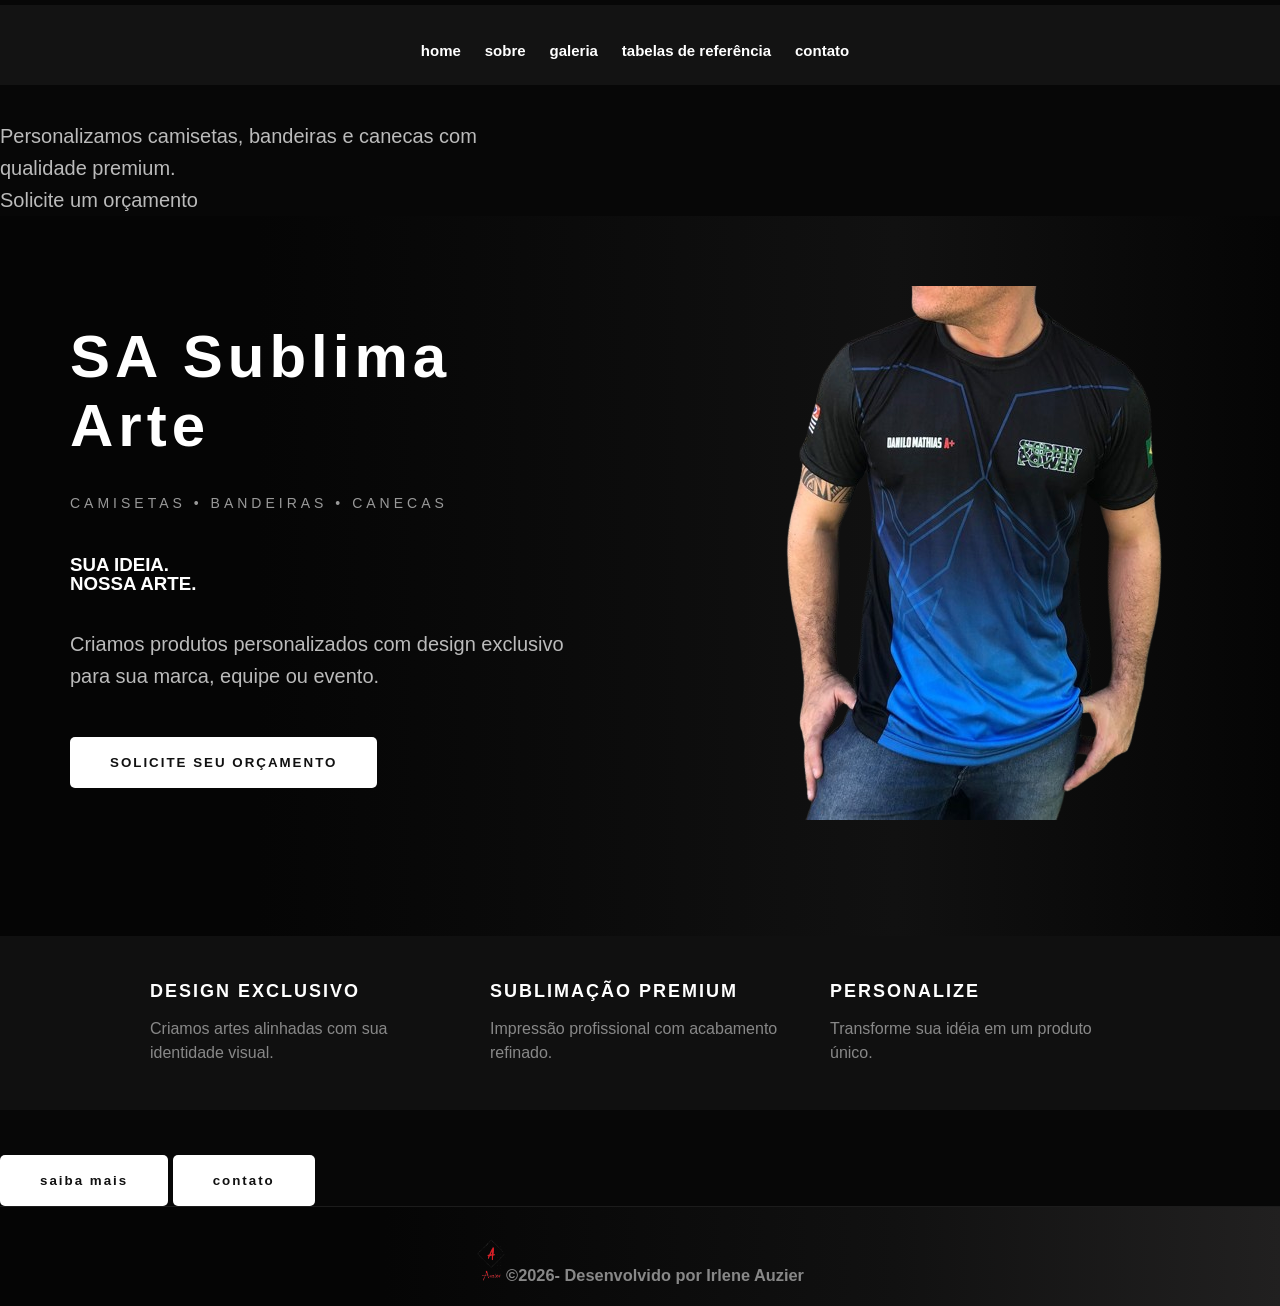
==== index.html @ 1ed89b70 "Update index.html with meta description and structure Added a meta description for SEO and improved " ====
<!DOCTYPE html>
<html lang="pt-BR">
<head>
    <meta charset="UTF-8">
    <meta name="viewport" content="width=device-width, initial-scale=1.0">
    <link rel="stylesheet" href="css/style.css">
    <link rel="icon" href="img/logo1.png" type="image/x-icon">
    <meta name="description" content="Sublimação em Dryfit, Sublimação total, sublimação em canecas, tamanho do PP ao G4">
    <title>Sublima Arts</title>
<link rel="preconnect" href="https://fonts.googleapis.com">
<link href="https://fonts.googleapis.com/css2?family=Montserrat:wght@300;400;600;700;900&display=swap" rel="stylesheet">

</head>

<body>

<header>

    

    <nav class="menu-principal">

        <ul>

            <li><a href="index.html">home</a></li>

            <li><a href="sobre.html">sobre</a></li>

            <li><a href="galeria.html">galeria</a></li>

            <li><a href="tabelas.html">tabelas de referência</a></li>

            <li><a href="contato.html">contato</a></li>

        </ul>

    </nav>

</header>


<section class="hero">

<div class="texto">



<p>
Personalizamos camisetas, bandeiras e canecas com qualidade premium.
</p>
<a href="#" class="botao">
Solicite um orçamento
</a>

</div>

<div class="showcase">

    <!-- Camisas -->

</div>




<section class="banner">


    <div class="container">


        <div class="conteudo">


            <h2 class="logo">
                SA
                <span>Sublima Arte</span>
            </h2>


            <p class="servicos">
                CAMISETAS • BANDEIRAS • CANECAS
            </p>



            <h1>
                Sua ideia.<br>
                Nossa arte.
            </h1>



            <p class="texto">

                Criamos produtos personalizados
                com design exclusivo para sua marca,
                equipe ou evento.

            </p>



            <button class="btn">
                SOLICITE SEU ORÇAMENTO
                <a
                    href="https://wa.me/5521999042129"
                    target="_blank"
                    rel="noopener noreferrer"
                    class="botao-whatsapp"
                > 
            </button>



        </div>




        <div class="imagem-produto">


            <img src="img/camiseta-personalizada-05.png" 
            alt="Camisas personalizadas">


        </div>



    </div>



</section>



<section class="informacoes">


    <div class="card">

        <h3>
            DESIGN EXCLUSIVO
        </h3>

        <p>
            Criamos artes alinhadas
            com sua identidade visual.
        </p>


    </div>




    <div class="card">

        <h3>
            SUBLIMAÇÃO PREMIUM
        </h3>

        <p>
            Impressão profissional
            com acabamento refinado.
        </p>


    </div>





    <div class="card">

        <h3>
            PERSONALIZE
        </h3>

        <p>
            Transforme sua idéia
            em um produto único.
        </p>


    </div>



</section>


        <button class="btn">saiba mais</button>
        <button class="btn">contato</button>
    </main>
    
   <script src="js/script.js"></script>
    <footer class="rodape"> 
        <h3> <span><img src="img/AUZIER.LOGO1.png" width="30"/>&copy;2026- Desenvolvido por Irlene Auzier</span></h3>
    </footer>
       

</body>
</html>
---- css/style.css ----
*{
    margin:0;
    padding:0;
    box-sizing:border-box;
    

}


body{

    background:#070707;
    color:#ffffff;


    font-family:
    Arial,
    Helvetica,
    sans-serif;

}



.banner{

    min-height:720px;

    background:

    linear-gradient( 90deg,#050505 20%,#111111 70%,#050505   );


}



.container{


    max-width:1400px;

    margin:auto;

    padding:70px;

    display:flex;

    align-items:center;

    justify-content:space-between;


}
   
    
a{
    text-decoration:none;
    color:inherit;
    
}
.menu-principal {
    width:  100%;
    background-color: rgb(19, 19, 19);
    height: 80px;
    font-size: larger;
}

.menu-principal ul{
    margin: 5px;
    padding: 5px;
    text-align: center;
    text-decoration: none;
    color: white;
    font-size: 50px;
    font-weight: bold;
    
    
}

.menu ul{
    list-style: none;
    padding-left: 0;
  
    
    
}

ul li{
    list-style: none;
    font-size: 15px;
    display:inline-block;
    justify-content: center;
    padding-top: 10px;
    margin-right: 10px;    
    text-decoration:none;
    

}
.conteudo{

    width:45%;

}



.logo{

    font-size:60px;

    font-weight:800;

    letter-spacing:5px;


}





.servicos{


    margin-top:35px;

    font-size:14px;

    letter-spacing:4px;

    color:#999;


}



h1{

    margin-top:45px;


    font: size 50px;

    line-height:1;

    text-transform:uppercase;


}



.texto{


    margin-top:35px;

    font-size:20px;

    line-height:1.6;

    color:#bbb;

    max-width:500px;


}

.btn{
    
    display:inline-block;

    margin-top:45px;

    padding:18px 40px;

    background:#ffffff;

    color:#111;

    border:none;

    font-weight:bold;

    letter-spacing:2px;

    cursor:pointer;

    transition:.3s;
    border-radius: 5px;
}

button{


    margin-top:45px;


    padding:18px 40px;


    background:#ffffff;


    color:#111;


    border:none;


    font-weight:bold;


    letter-spacing:2px;


    cursor:pointer;


    transition:.3s;


}



button:hover{


    background:#cccccc;


}

.capoeira1{
    width: 100px;
    position: absolute;

}   
.cards{
    display:flex;    
    align-items: center;
    content-justify: center;
    width: 0px;
}
.carrosel-item{
    width: 10px;
}

.informacoes{


    background:#101010;


    display:flex;

    justify-content:center;

    gap:40px;


    padding:45px;


}




.card{


    width:300px;


}



.card h3{


    font-size:18px;

    letter-spacing:2px;


}



.card p{


    margin-top:15px;

    color:#888;

    line-height:1.5;


}




@media(max-width:900px){



.container{


    flex-direction:column;

    padding:40px 25px;
    border-radius: 5px;


}



.conteudo{


    width:100%;

    text-align:center;


}



.imagem-produto{


    width:100%;

    margin-top:50px;


}



h1{


    font-size:45px;


}



.informacoes{


    flex-direction:column;

    align-items:center;


}




}

.contato-container {

    max-width: 1400px;

    margin: 0 auto;

    padding: 70px;

    display: flex;

    align-items: stretch;

    justify-content: space-between;

    gap: 50px;

    background: #070707;
    background: linear-gradient(90deg, #050505 20%, #111111 70%, #2e2e2e);
    border-radius: 5px;

}



.localizacao {

    width: 55%;

    background: #101010;

    padding: 30px;

}


.localizacao h2 {

    margin-bottom: 25px;

    font-size: 24px;

    color: #ffffff;

    letter-spacing: 1px;

}


.mapa {

    width: 100%;

    height: 400px;

    border: none;

    display: block;

}




.sidebar {

    width: 45%;

    background: #101010;

    padding: 30px;

    border-radius: 5px;

}


.sidebar h2 {

    margin-bottom: 25px;

    font-size: 24px;

    color: #ffffff;

    letter-spacing: 1px;
    border-radius: 5px;

}



.contato label {

    display: block;

    margin-bottom: 8px;

    font-size: 13px;

    font-weight: normal;

    color: #aaaaaa;

}




.contato input,
.contato textarea {

    display: block;

    width: 100%;

    padding: 14px;

    margin-bottom: 20px;

    background: #1a1a1a;

    color: #ffffff;

    border: 1px solid #444444;

    border-radius: 5px;

    outline: none;

    font-family: Arial, Helvetica, sans-serif;

    font-size: 15px;

}



.contato input:focus,
.contato textarea:focus {

    border-color: #888888;

    background: #202020;

}




.contato textarea {

    height: 150px;

    resize: vertical;
    border-radius: 10px;

}




.contato input.botao {

    width: auto;

    margin-top: 10px;

    padding: 14px 35px;

    background: #ffffff;

    color: #111111;

    border: none;

    border-radius: 5px;

    font-weight: bold;

    letter-spacing: 2px;

    cursor: pointer;

    transition: 0.3s;
    

}



.contato input.botao:hover {

    background: #cccccc;

}


.rodape {

    background: #101010;
    background: linear-gradient(90deg, #050505 30%, #111111 70%, #212020);
    height: 100px;

    color: #888888;

    text-align: center;

    padding: 30px;

    font-size: 14px;
    
    border-top: 1px solid #1c1c1c;

}



@media (max-width: 900px) {


    .contato-container {

        flex-direction: column;

        padding: 40px 25px;

        gap: 30px;
        border-radius: 10px;

    }


    .localizacao,
    .sidebar {

        width: 100%;

    }


    .mapa {

        height: 350px;

    }


}


@media (max-width: 500px) {


    .contato-container {

        padding: 30px 15px;

    }


    .localizacao,
    .sidebar {

        padding: 20px;

    }


    .mapa {

        height: 300px;

    }


}
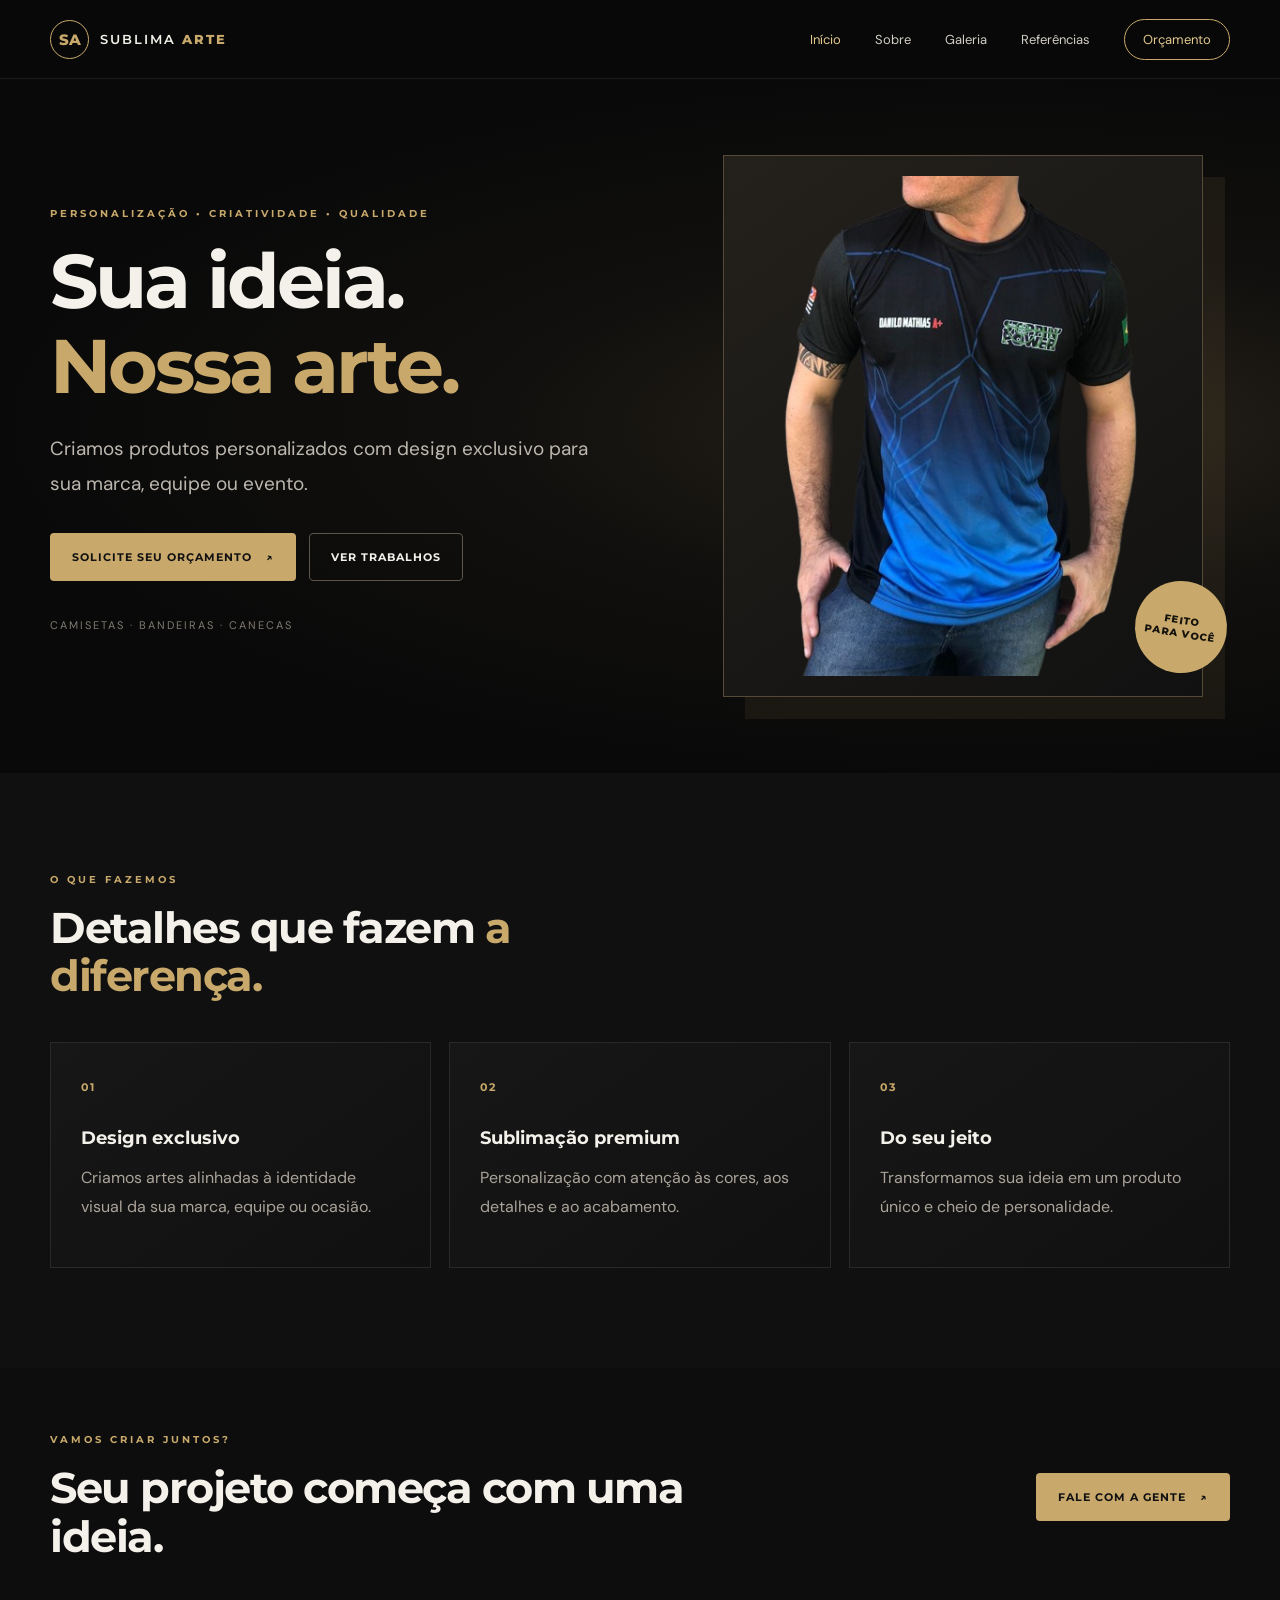
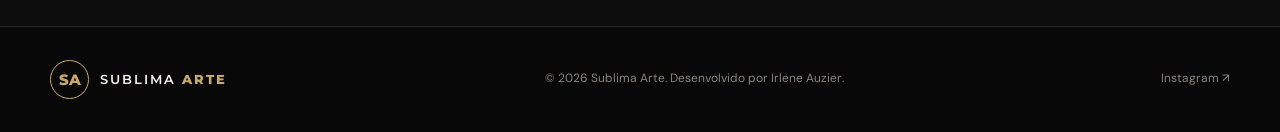
==== commit 4f366a1d: "Add files via upload" ====
--- a/index.html
+++ b/index.html
@@ -1,208 +1,88 @@
-<!DOCTYPE html>
-<html lang="pt-BR">
-<head>
-    <meta charset="UTF-8">
-    <meta name="viewport" content="width=device-width, initial-scale=1.0">
-    <link rel="stylesheet" href="css/style.css">
-    <link rel="icon" href="img/logo1.png" type="image/x-icon">
-    <meta name="description" content="Sublimação em Dryfit, Sublimação total, sublimação em canecas, tamanho do PP ao G4">
-    <title>Sublima Arts</title>
-<link rel="preconnect" href="https://fonts.googleapis.com">
-<link href="https://fonts.googleapis.com/css2?family=Montserrat:wght@300;400;600;700;900&display=swap" rel="stylesheet">
-
-</head>
-
-<body>
-
-<header>
-
-    
-
-    <nav class="menu-principal">
-
-        <ul>
-
-            <li><a href="index.html">home</a></li>
-
-            <li><a href="sobre.html">sobre</a></li>
-
-            <li><a href="galeria.html">galeria</a></li>
-
-            <li><a href="tabelas.html">tabelas de referência</a></li>
-
-            <li><a href="contato.html">contato</a></li>
-
-        </ul>
-
-    </nav>
-
-</header>
-
-
-<section class="hero">
-
-<div class="texto">
-
-
-
-<p>
-Personalizamos camisetas, bandeiras e canecas com qualidade premium.
-</p>
-<a href="#" class="botao">
-Solicite um orçamento
-</a>
-
-</div>
-
-<div class="showcase">
-
-    <!-- Camisas -->
-
-</div>
-
-
-
-
-<section class="banner">
-
-
-    <div class="container">
-
-
-        <div class="conteudo">
-
-
-            <h2 class="logo">
-                SA
-                <span>Sublima Arte</span>
-            </h2>
-
-
-            <p class="servicos">
-                CAMISETAS • BANDEIRAS • CANECAS
-            </p>
-
-
-
-            <h1>
-                Sua ideia.<br>
-                Nossa arte.
-            </h1>
-
-
-
-            <p class="texto">
-
-                Criamos produtos personalizados
-                com design exclusivo para sua marca,
-                equipe ou evento.
-
-            </p>
-
-
-
-            <button class="btn">
-                SOLICITE SEU ORÇAMENTO
-                <a
-                    href="https://wa.me/5521999042129"
-                    target="_blank"
-                    rel="noopener noreferrer"
-                    class="botao-whatsapp"
-                > 
-            </button>
-
-
-
-        </div>
-
-
-
-
-        <div class="imagem-produto">
-
-
-            <img src="img/camiseta-personalizada-05.png" 
-            alt="Camisas personalizadas">
-
-
-        </div>
-
-
-
-    </div>
-
-
-
-</section>
-
-
-
-<section class="informacoes">
-
-
-    <div class="card">
-
-        <h3>
-            DESIGN EXCLUSIVO
-        </h3>
-
-        <p>
-            Criamos artes alinhadas
-            com sua identidade visual.
-        </p>
-
-
-    </div>
-
-
-
-
-    <div class="card">
-
-        <h3>
-            SUBLIMAÇÃO PREMIUM
-        </h3>
-
-        <p>
-            Impressão profissional
-            com acabamento refinado.
-        </p>
-
-
-    </div>
-
-
-
-
-
-    <div class="card">
-
-        <h3>
-            PERSONALIZE
-        </h3>
-
-        <p>
-            Transforme sua idéia
-            em um produto único.
-        </p>
-
-
-    </div>
-
-
-
-</section>
-
-
-        <button class="btn">saiba mais</button>
-        <button class="btn">contato</button>
-    </main>
-    
-   <script src="js/script.js"></script>
-    <footer class="rodape"> 
-        <h3> <span><img src="img/AUZIER.LOGO1.png" width="30"/>&copy;2026- Desenvolvido por Irlene Auzier</span></h3>
-    </footer>
-       
-
-</body>
-</html>
+<!doctype html>
+<html lang="pt-BR">
+<head>
+  <meta charset="utf-8">
+  <meta name="viewport" content="width=device-width, initial-scale=1">
+  <meta name="description" content="Camisetas, bandeiras e canecas personalizadas com design exclusivo e sublimação de qualidade. Solicite seu orçamento à Sublima Arte.">
+  <meta name="theme-color" content="#090909">
+  <title>Sublima Arte | Personalizados com identidade</title>
+  <link rel="icon" href="img/logo1.png">
+  <link rel="preconnect" href="https://fonts.googleapis.com">
+  <link rel="preconnect" href="https://fonts.gstatic.com" crossorigin>
+  <link href="https://fonts.googleapis.com/css2?family=DM+Sans:wght@400;500;600;700&family=Montserrat:wght@400;500;600;700;800&display=swap" rel="stylesheet">
+  <link rel="stylesheet" href="css/style.css">
+  <script src="js/script.js" defer></script>
+</head>
+<body>
+  <a class="skip-link" href="#conteudo">Pular para o conteúdo</a>
+  <header class="site-header">
+    <nav class="nav container" aria-label="Navegação principal">
+      <a class="brand" href="index.html" aria-label="Sublima Arte - página inicial">
+        <span class="brand-mark">SA</span><span class="brand-name">SUBLIMA <b>ARTE</b></span>
+      </a>
+      <button class="nav-toggle" type="button" aria-expanded="false" aria-controls="nav-menu" aria-label="Abrir menu">
+        <span></span><span></span><span></span>
+      </button>
+      <ul class="nav-menu" id="nav-menu">
+        <li><a href="index.html" aria-current="page">Início</a></li>
+        <li><a href="sobre.html">Sobre</a></li>
+        <li><a href="galeria.html">Galeria</a></li>
+        <li><a href="tabelas.html">Referências</a></li>
+        <li><a class="nav-cta" href="contato.html">Orçamento</a></li>
+      </ul>
+    </nav>
+  </header>
+
+  <main id="conteudo">
+    <section class="hero">
+      <div class="container hero-grid">
+        <div class="hero-copy">
+          <p class="eyebrow">PERSONALIZAÇÃO • CRIATIVIDADE • QUALIDADE</p>
+          <h1>Sua ideia.<br><span>Nossa arte.</span></h1>
+          <p class="lead">Criamos produtos personalizados com design exclusivo para sua marca, equipe ou evento.</p>
+          <div class="button-row">
+            <a class="button button-primary" href="https://wa.me/5521999042129?text=Ol%C3%A1%21%20Gostaria%20de%20solicitar%20um%20or%C3%A7amento." target="_blank" rel="noopener noreferrer">Solicite seu orçamento <span aria-hidden="true">↗</span></a>
+            <a class="button button-ghost" href="galeria.html">Ver trabalhos</a>
+          </div>
+          <p class="hero-note">Camisetas · Bandeiras · Canecas</p>
+        </div>
+        <div class="hero-visual">
+          <div class="visual-frame">
+            <img src="img/camiseta-personalizada-05.png" alt="Exemplo de camiseta personalizada pela Sublima Arte" fetchpriority="high">
+          </div>
+          <span class="visual-stamp">FEITO<br>PARA VOCÊ</span>
+        </div>
+      </div>
+    </section>
+
+    <section class="section section-features">
+      <div class="container">
+        <div class="section-heading">
+          <p class="eyebrow">O QUE FAZEMOS</p>
+          <h2>Detalhes que fazem <span>a diferença.</span></h2>
+        </div>
+        <div class="feature-grid">
+          <article class="feature-card"><span class="feature-number">01</span><h3>Design exclusivo</h3><p>Criamos artes alinhadas à identidade visual da sua marca, equipe ou ocasião.</p></article>
+          <article class="feature-card"><span class="feature-number">02</span><h3>Sublimação premium</h3><p>Personalização com atenção às cores, aos detalhes e ao acabamento.</p></article>
+          <article class="feature-card"><span class="feature-number">03</span><h3>Do seu jeito</h3><p>Transformamos sua ideia em um produto único e cheio de personalidade.</p></article>
+        </div>
+      </div>
+    </section>
+
+    <section class="section section-callout">
+      <div class="container callout">
+        <div><p class="eyebrow">VAMOS CRIAR JUNTOS?</p><h2>Seu projeto começa com uma ideia.</h2></div>
+        <a class="button button-primary" href="contato.html">Fale com a gente <span aria-hidden="true">↗</span></a>
+      </div>
+    </section>
+  </main>
+
+  <footer class="site-footer">
+    <div class="container footer-inner">
+      <a class="brand" href="index.html"><span class="brand-mark">SA</span><span class="brand-name">SUBLIMA <b>ARTE</b></span></a>
+      <p>© <span data-current-year>2026</span> Sublima Arte. Desenvolvido por Irlene Auzier.</p>
+      <a href="https://www.instagram.com/sublimaarteofc/" target="_blank" rel="noopener noreferrer">Instagram ↗</a>
+    </div>
+  </footer>
+</body>
+</html>
--- a/css/style.css
+++ b/css/style.css
@@ -1,651 +1,109 @@
-*{
-    margin:0;
-    padding:0;
-    box-sizing:border-box;
-    
-
-}
-
-
-body{
-
-    background:#070707;
-    color:#ffffff;
-
-
-    font-family:
-    Arial,
-    Helvetica,
-    sans-serif;
-
-}
-
-
-
-.banner{
-
-    min-height:720px;
-
-    background:
-
-    linear-gradient( 90deg,#050505 20%,#111111 70%,#050505   );
-
-
-}
-
-
-
-.container{
-
-
-    max-width:1400px;
-
-    margin:auto;
-
-    padding:70px;
-
-    display:flex;
-
-    align-items:center;
-
-    justify-content:space-between;
-
-
-}
-   
-    
-a{
-    text-decoration:none;
-    color:inherit;
-    
-}
-.menu-principal {
-    width:  100%;
-    background-color: rgb(19, 19, 19);
-    height: 80px;
-    font-size: larger;
-}
-
-.menu-principal ul{
-    margin: 5px;
-    padding: 5px;
-    text-align: center;
-    text-decoration: none;
-    color: white;
-    font-size: 50px;
-    font-weight: bold;
-    
-    
-}
-
-.menu ul{
-    list-style: none;
-    padding-left: 0;
-  
-    
-    
-}
-
-ul li{
-    list-style: none;
-    font-size: 15px;
-    display:inline-block;
-    justify-content: center;
-    padding-top: 10px;
-    margin-right: 10px;    
-    text-decoration:none;
-    
-
-}
-.conteudo{
-
-    width:45%;
-
-}
-
-
-
-.logo{
-
-    font-size:60px;
-
-    font-weight:800;
-
-    letter-spacing:5px;
-
-
-}
-
-
-
-
-
-.servicos{
-
-
-    margin-top:35px;
-
-    font-size:14px;
-
-    letter-spacing:4px;
-
-    color:#999;
-
-
-}
-
-
-
-h1{
-
-    margin-top:45px;
-
-
-    font: size 50px;
-
-    line-height:1;
-
-    text-transform:uppercase;
-
-
-}
-
-
-
-.texto{
-
-
-    margin-top:35px;
-
-    font-size:20px;
-
-    line-height:1.6;
-
-    color:#bbb;
-
-    max-width:500px;
-
-
-}
-
-.btn{
-    
-    display:inline-block;
-
-    margin-top:45px;
-
-    padding:18px 40px;
-
-    background:#ffffff;
-
-    color:#111;
-
-    border:none;
-
-    font-weight:bold;
-
-    letter-spacing:2px;
-
-    cursor:pointer;
-
-    transition:.3s;
-    border-radius: 5px;
-}
-
-button{
-
-
-    margin-top:45px;
-
-
-    padding:18px 40px;
-
-
-    background:#ffffff;
-
-
-    color:#111;
-
-
-    border:none;
-
-
-    font-weight:bold;
-
-
-    letter-spacing:2px;
-
-
-    cursor:pointer;
-
-
-    transition:.3s;
-
-
-}
-
-
-
-button:hover{
-
-
-    background:#cccccc;
-
-
-}
-
-.capoeira1{
-    width: 100px;
-    position: absolute;
-
-}   
-.cards{
-    display:flex;    
-    align-items: center;
-    content-justify: center;
-    width: 0px;
-}
-.carrosel-item{
-    width: 10px;
-}
-
-.informacoes{
-
-
-    background:#101010;
-
-
-    display:flex;
-
-    justify-content:center;
-
-    gap:40px;
-
-
-    padding:45px;
-
-
-}
-
-
-
-
-.card{
-
-
-    width:300px;
-
-
-}
-
-
-
-.card h3{
-
-
-    font-size:18px;
-
-    letter-spacing:2px;
-
-
-}
-
-
-
-.card p{
-
-
-    margin-top:15px;
-
-    color:#888;
-
-    line-height:1.5;
-
-
-}
-
-
-
-
-@media(max-width:900px){
-
-
-
-.container{
-
-
-    flex-direction:column;
-
-    padding:40px 25px;
-    border-radius: 5px;
-
-
-}
-
-
-
-.conteudo{
-
-
-    width:100%;
-
-    text-align:center;
-
-
-}
-
-
-
-.imagem-produto{
-
-
-    width:100%;
-
-    margin-top:50px;
-
-
-}
-
-
-
-h1{
-
-
-    font-size:45px;
-
-
-}
-
-
-
-.informacoes{
-
-
-    flex-direction:column;
-
-    align-items:center;
-
-
-}
-
-
-
-
-}
-
-.contato-container {
-
-    max-width: 1400px;
-
-    margin: 0 auto;
-
-    padding: 70px;
-
-    display: flex;
-
-    align-items: stretch;
-
-    justify-content: space-between;
-
-    gap: 50px;
-
-    background: #070707;
-    background: linear-gradient(90deg, #050505 20%, #111111 70%, #2e2e2e);
-    border-radius: 5px;
-
-}
-
-
-
-.localizacao {
-
-    width: 55%;
-
-    background: #101010;
-
-    padding: 30px;
-
-}
-
-
-.localizacao h2 {
-
-    margin-bottom: 25px;
-
-    font-size: 24px;
-
-    color: #ffffff;
-
-    letter-spacing: 1px;
-
-}
-
-
-.mapa {
-
-    width: 100%;
-
-    height: 400px;
-
-    border: none;
-
-    display: block;
-
-}
-
-
-
-
-.sidebar {
-
-    width: 45%;
-
-    background: #101010;
-
-    padding: 30px;
-
-    border-radius: 5px;
-
-}
-
-
-.sidebar h2 {
-
-    margin-bottom: 25px;
-
-    font-size: 24px;
-
-    color: #ffffff;
-
-    letter-spacing: 1px;
-    border-radius: 5px;
-
-}
-
-
-
-.contato label {
-
-    display: block;
-
-    margin-bottom: 8px;
-
-    font-size: 13px;
-
-    font-weight: normal;
-
-    color: #aaaaaa;
-
-}
-
-
-
-
-.contato input,
-.contato textarea {
-
-    display: block;
-
-    width: 100%;
-
-    padding: 14px;
-
-    margin-bottom: 20px;
-
-    background: #1a1a1a;
-
-    color: #ffffff;
-
-    border: 1px solid #444444;
-
-    border-radius: 5px;
-
-    outline: none;
-
-    font-family: Arial, Helvetica, sans-serif;
-
-    font-size: 15px;
-
-}
-
-
-
-.contato input:focus,
-.contato textarea:focus {
-
-    border-color: #888888;
-
-    background: #202020;
-
-}
-
-
-
-
-.contato textarea {
-
-    height: 150px;
-
-    resize: vertical;
-    border-radius: 10px;
-
-}
-
-
-
-
-.contato input.botao {
-
-    width: auto;
-
-    margin-top: 10px;
-
-    padding: 14px 35px;
-
-    background: #ffffff;
-
-    color: #111111;
-
-    border: none;
-
-    border-radius: 5px;
-
-    font-weight: bold;
-
-    letter-spacing: 2px;
-
-    cursor: pointer;
-
-    transition: 0.3s;
-    
-
-}
-
-
-
-.contato input.botao:hover {
-
-    background: #cccccc;
-
-}
-
-
-.rodape {
-
-    background: #101010;
-    background: linear-gradient(90deg, #050505 30%, #111111 70%, #212020);
-    height: 100px;
-
-    color: #888888;
-
-    text-align: center;
-
-    padding: 30px;
-
-    font-size: 14px;
-    
-    border-top: 1px solid #1c1c1c;
-
-}
-
-
-
-@media (max-width: 900px) {
-
-
-    .contato-container {
-
-        flex-direction: column;
-
-        padding: 40px 25px;
-
-        gap: 30px;
-        border-radius: 10px;
-
-    }
-
-
-    .localizacao,
-    .sidebar {
-
-        width: 100%;
-
-    }
-
-
-    .mapa {
-
-        height: 350px;
-
-    }
-
-
-}
-
-
-@media (max-width: 500px) {
-
-
-    .contato-container {
-
-        padding: 30px 15px;
-
-    }
-
-
-    .localizacao,
-    .sidebar {
-
-        padding: 20px;
-
-    }
-
-
-    .mapa {
-
-        height: 300px;
-
-    }
-
-
-}+/* Sublima Arte — estilos responsivos */
+:root{color-scheme:dark;--bg:#090909;--surface:#121212;--surface-2:#191919;--text:#f4f1eb;--muted:#aaa49a;--line:#2a2926;--accent:#c8a96b;--accent-light:#e3c98f;--max:1180px;--radius:18px}
+*{box-sizing:border-box}
+html{scroll-behavior:smooth;scroll-padding-top:90px}
+body{margin:0;background:var(--bg);color:var(--text);font-family:"DM Sans",Arial,sans-serif;line-height:1.65;-webkit-font-smoothing:antialiased}
+img{display:block;max-width:100%;height:auto}
+a{color:inherit;text-decoration:none}
+button,input,textarea,select{font:inherit}
+button,a{-webkit-tap-highlight-color:transparent}
+:focus-visible{outline:3px solid var(--accent-light);outline-offset:4px}
+.container{width:min(calc(100% - 48px),var(--max));margin-inline:auto}
+.skip-link{position:absolute;left:12px;top:-60px;z-index:1000;padding:10px 14px;background:var(--accent);color:#111}
+.skip-link:focus{top:12px}
+.site-header{position:sticky;top:0;z-index:100;background:rgba(9,9,9,.94);backdrop-filter:blur(14px);border-bottom:1px solid rgba(255,255,255,.08)}
+.nav{min-height:78px;display:flex;align-items:center;justify-content:space-between;gap:24px}
+.brand{display:inline-flex;align-items:center;gap:11px;flex-shrink:0}
+.brand-mark{width:39px;height:39px;display:grid;place-items:center;border:1px solid var(--accent);border-radius:50%;font:800 15px Montserrat,sans-serif;color:var(--accent)}
+.brand-name{font:600 13px Montserrat,sans-serif;letter-spacing:2px}
+.brand-name b{color:var(--accent);font-weight:800}
+.nav-menu{display:flex;align-items:center;gap:clamp(16px,3vw,34px);list-style:none;margin:0;padding:0}
+.nav-menu a{font-size:13px;color:#d2cec6;transition:color .2s}
+.nav-menu a:hover,.nav-menu a[aria-current=page]{color:var(--accent-light)}
+.nav-menu .nav-cta{padding:11px 18px;border:1px solid var(--accent);border-radius:999px;color:var(--accent-light)}
+.nav-toggle{display:none;width:44px;height:44px;padding:10px;border:1px solid var(--line);border-radius:10px;background:transparent;cursor:pointer}
+.nav-toggle span{display:block;height:2px;margin:5px 0;background:var(--text);transition:transform .2s}
+.hero{overflow:hidden;min-height:650px;display:grid;align-items:center;background:radial-gradient(ellipse at 78% 50%,#29231a 0%,#11100e 35%,#090909 72%)}
+.hero-grid{display:grid;grid-template-columns:1.05fr .95fr;align-items:center;gap:56px;padding-block:76px}
+.eyebrow{margin:0 0 18px;color:var(--accent);font:700 10px Montserrat,sans-serif;letter-spacing:3px;text-transform:uppercase}
+h1,h2,h3{font-family:Montserrat,Arial,sans-serif;line-height:1.12;margin-top:0}
+.hero h1,.page-hero h1{font-size:clamp(44px,6vw,76px);letter-spacing:-3px;margin:0 0 24px}
+h1 span,h2 span{color:var(--accent)}
+.lead{max-width:570px;color:#bdb8af;font-size:clamp(16px,1.7vw,19px);line-height:1.8}
+.button-row{display:flex;flex-wrap:wrap;gap:13px;margin-top:32px}
+.button{min-height:48px;display:inline-flex;align-items:center;justify-content:center;gap:14px;padding:13px 21px;border:1px solid transparent;border-radius:4px;font:700 11px Montserrat,sans-serif;letter-spacing:1px;text-transform:uppercase;transition:transform .2s,background .2s,border-color .2s}
+.button:hover{transform:translateY(-2px)}
+.button-primary{background:var(--accent);color:#111}
+.button-primary:hover{background:var(--accent-light)}
+.button-ghost{border-color:#5c5548;color:var(--text)}
+.button-ghost:hover{border-color:var(--accent);color:var(--accent-light)}
+.hero-note{margin-top:35px;color:#807b72;font-size:11px;letter-spacing:2px;text-transform:uppercase}
+.hero-visual{position:relative;max-width:520px;margin-inline:auto}
+.visual-frame{padding:20px;border:1px solid #554a36;background:linear-gradient(145deg,#24211c,#111);box-shadow:22px 22px 0 rgba(200,169,107,.08)}
+.visual-frame img{width:100%;max-height:500px;object-fit:contain}
+.visual-stamp{position:absolute;right:-24px;bottom:24px;display:grid;place-items:center;width:92px;height:92px;border-radius:50%;background:var(--accent);color:#15120d;text-align:center;font:800 10px Montserrat,sans-serif;letter-spacing:1px;transform:rotate(9deg)}
+.section{padding-block:100px}
+.section-features{background:#101010}
+.section-heading{max-width:620px;margin-bottom:42px}
+.section-heading h2,.callout h2,.about-grid h2,.image-text h2,.contact-grid h2{font-size:clamp(28px,4vw,43px);letter-spacing:-1.5px;margin-bottom:0}
+.feature-grid{display:grid;grid-template-columns:repeat(3,1fr);gap:18px}
+.feature-card{min-height:225px;padding:30px;border:1px solid var(--line);background:linear-gradient(145deg,#171717,#101010)}
+.feature-number{color:var(--accent);font:700 11px Montserrat,sans-serif;letter-spacing:2px}
+.feature-card h3{margin:28px 0 12px;font-size:18px}
+.feature-card p,.prose p,.contact-panel>p:not(.eyebrow){color:var(--muted);line-height:1.8}
+.section-callout{padding-block:65px;background:#0d0d0d}
+.callout{display:flex;align-items:center;justify-content:space-between;gap:30px}
+.callout h2{max-width:650px}
+.site-footer{border-top:1px solid var(--line);background:#080808}
+.footer-inner{min-height:105px;display:flex;align-items:center;justify-content:space-between;gap:22px}
+.footer-inner p,.footer-inner>a:last-child{color:#89847b;font-size:12px}
+.page-hero{padding:90px 0 65px;background:radial-gradient(ellipse at 80% 20%,#29231a,#090909 65%)}
+.page-hero .lead{max-width:650px}
+.about-grid{display:grid;grid-template-columns:.9fr 1.1fr;gap:70px;align-items:start}
+.prose p{margin:0 0 20px}
+.prose .button{margin-top:12px}
+.section-dark{background:#111}
+.image-text{display:grid;grid-template-columns:1fr 1fr;gap:65px;align-items:center}
+.image-text img{width:100%;max-height:440px;object-fit:contain;background:#171717;border:1px solid var(--line);padding:20px}
+.gallery-grid{display:grid;grid-template-columns:repeat(2,minmax(0,1fr));gap:22px}
+.gallery-item{margin:0;padding:14px;background:#141414;border:1px solid var(--line)}
+.gallery-item img{width:100%;height:330px;object-fit:contain;background:#0b0b0b}
+.gallery-item figcaption{padding:15px 5px 3px;color:#d7d0c4;font:600 12px Montserrat,sans-serif;letter-spacing:.5px}
+.gallery-note{margin:25px 0;color:#8e897f;font-size:13px;line-height:1.7}
+.center-action{text-align:center;margin-top:30px}
+.reference-wrap{max-width:950px}
+.reference-image{padding:14px;background:#f3f0e9;border-radius:8px}
+.reference-image img{width:100%;height:auto}
+.contact-grid{display:grid;grid-template-columns:.85fr 1.15fr;gap:22px;align-items:start}
+.contact-panel,.form-panel{padding:clamp(25px,4vw,42px);border:1px solid var(--line);background:var(--surface);border-radius:var(--radius)}
+.contact-panel h2,.form-panel h2{font-size:clamp(25px,3vw,34px);margin-bottom:18px}
+.contact-link{display:flex;flex-direction:column;gap:4px;padding:18px 0;border-bottom:1px solid var(--line)}
+.contact-link span{color:#8e897f;font-size:12px}
+.contact-link b{font-size:15px;color:var(--accent-light)}
+.contact-form{display:grid;gap:9px;margin-top:25px}
+.contact-form label{margin-top:8px;color:#d5d0c7;font-size:13px}
+.contact-form input,.contact-form textarea,.contact-form select{width:100%;min-width:0;padding:13px 14px;border:1px solid #393733;border-radius:6px;background:#0b0b0b;color:var(--text)}
+.contact-form textarea{resize:vertical;min-height:130px}
+.contact-form input:focus,.contact-form textarea:focus,.contact-form select:focus{border-color:var(--accent);outline:2px solid rgba(200,169,107,.2)}
+.submit-button{margin-top:12px;cursor:pointer}
+.form-disclaimer{margin:5px 0 0;color:#817b72;font-size:11px}
+.form-trap{position:absolute!important;left:-10000px!important;width:1px!important;height:1px!important;overflow:hidden!important}
+@media(max-width:850px){
+ .nav-toggle{display:block}.nav-menu{position:absolute;top:78px;left:0;right:0;display:none;flex-direction:column;align-items:stretch;gap:0;padding:10px 24px 22px;background:#0b0b0b;border-bottom:1px solid var(--line)}
+ .nav-menu.is-open{display:flex}.nav-menu li a{display:block;padding:13px 4px}.nav-menu .nav-cta{margin-top:8px;text-align:center}
+ .hero-grid{grid-template-columns:1fr;gap:45px;padding-block:65px}.hero-copy{text-align:center}.hero-copy .lead{margin-inline:auto}.button-row{justify-content:center}.hero-visual{width:min(100%,480px)}
+ .feature-grid{grid-template-columns:1fr}.feature-card{min-height:0}.about-grid,.image-text,.contact-grid{grid-template-columns:1fr;gap:35px}
+ .callout{align-items:flex-start;flex-direction:column}.section{padding-block:75px}
+}
+@media(max-width:560px){
+ .container{width:min(calc(100% - 32px),var(--max))}
+ .nav{min-height:68px}.nav-menu{top:68px}
+ .hero{min-height:0}.hero-grid{padding-block:54px}.hero h1,.page-hero h1{font-size:clamp(40px,12vw,56px);letter-spacing:-2px}
+ .visual-frame{padding:10px}.visual-stamp{right:-8px;width:75px;height:75px;font-size:9px}
+ .button-row{flex-direction:column}.button-row .button{width:100%}
+ .section{padding-block:58px}.page-hero{padding:65px 0 45px}
+ .gallery-grid{grid-template-columns:1fr}.gallery-item img{height:260px}
+ .footer-inner{padding-block:25px;flex-direction:column;align-items:flex-start}.footer-inner p{margin:0}
+ .contact-panel,.form-panel{padding:23px 18px}
+}
+@media(prefers-reduced-motion:reduce){html{scroll-behavior:auto}*,*::before,*::after{animation-duration:.01ms!important;animation-iteration-count:1!important;transition-duration:.01ms!important}}
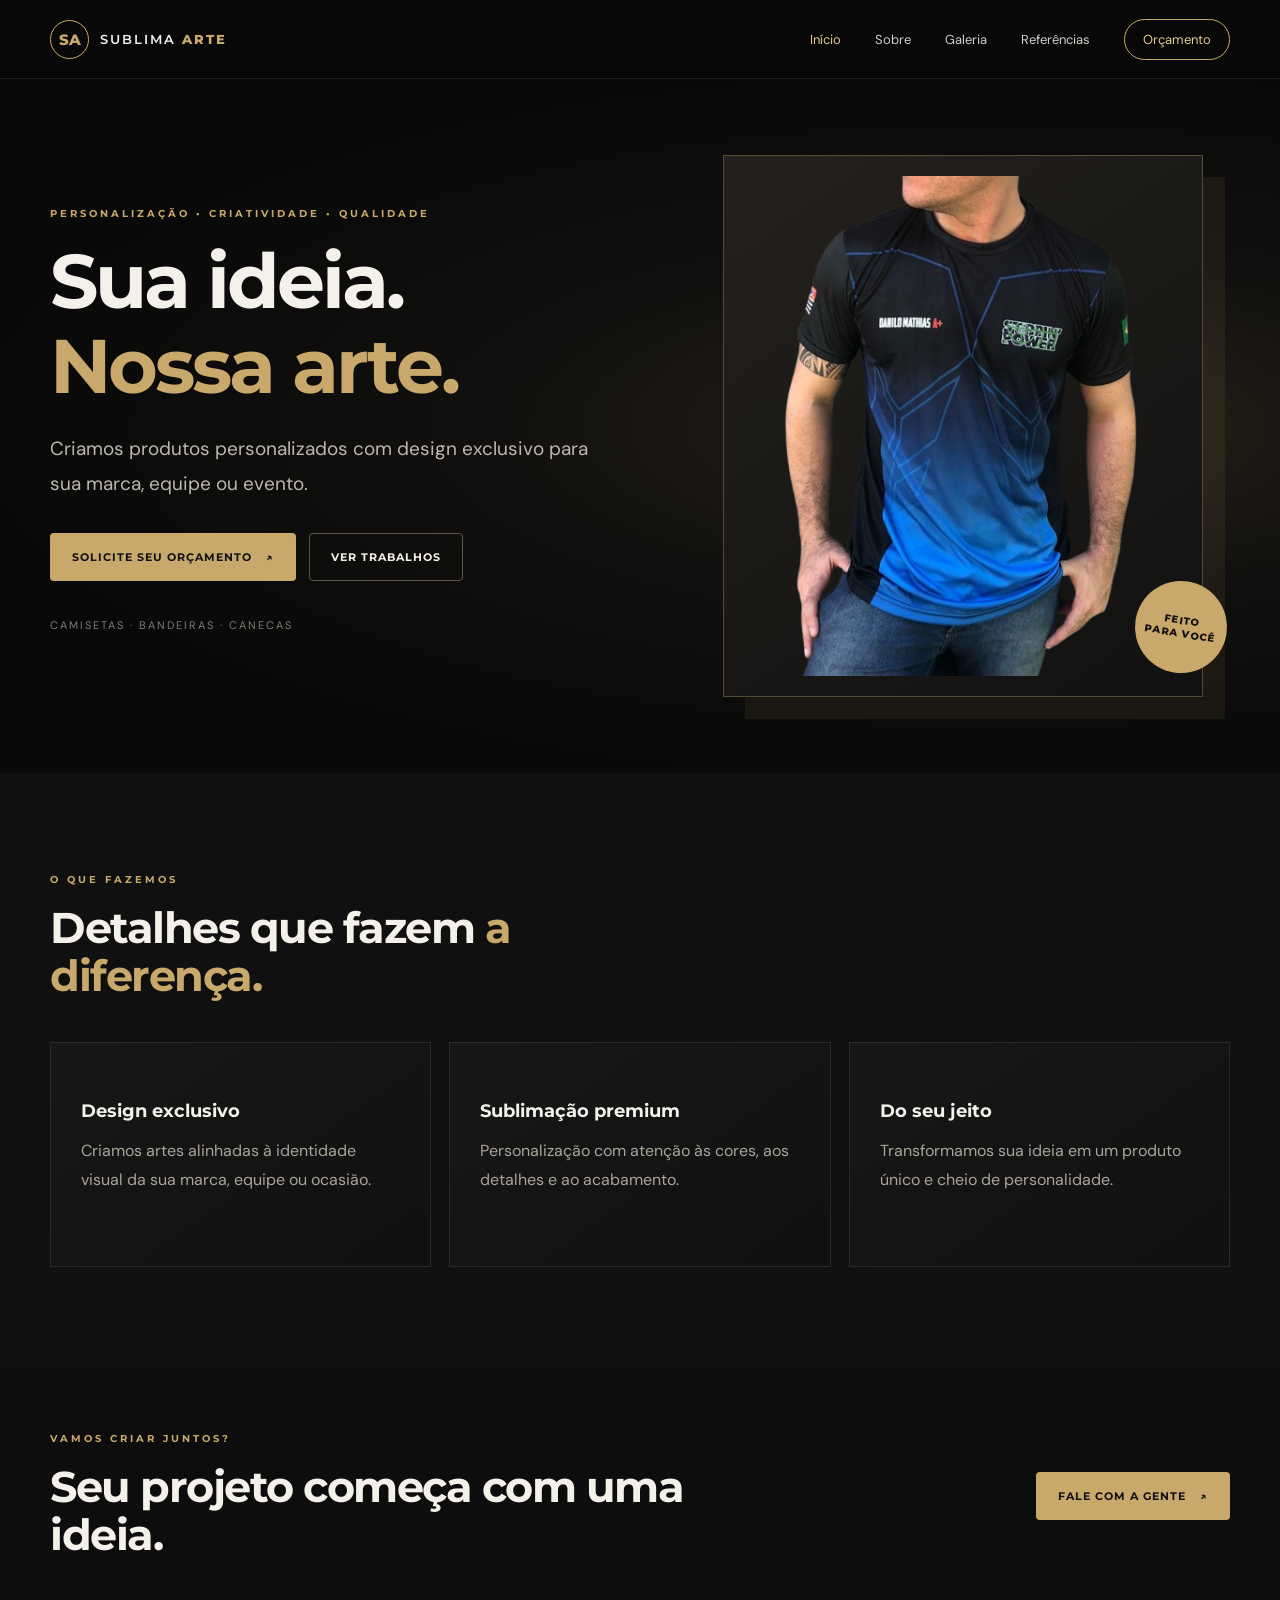
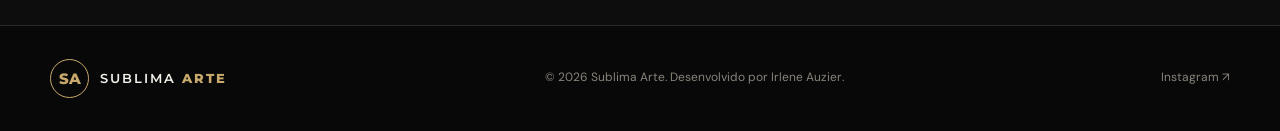
==== commit cca3bd09: "Remove feature numbers from feature cards Updated feature cards to remove feature numbers." ====
--- a/index.html
+++ b/index.html
@@ -62,9 +62,9 @@
           <h2>Detalhes que fazem <span>a diferença.</span></h2>
         </div>
         <div class="feature-grid">
-          <article class="feature-card"><span class="feature-number">01</span><h3>Design exclusivo</h3><p>Criamos artes alinhadas à identidade visual da sua marca, equipe ou ocasião.</p></article>
-          <article class="feature-card"><span class="feature-number">02</span><h3>Sublimação premium</h3><p>Personalização com atenção às cores, aos detalhes e ao acabamento.</p></article>
-          <article class="feature-card"><span class="feature-number">03</span><h3>Do seu jeito</h3><p>Transformamos sua ideia em um produto único e cheio de personalidade.</p></article>
+          <article class="feature-card"><span class="feature-number"></span><h3>Design exclusivo</h3><p>Criamos artes alinhadas à identidade visual da sua marca, equipe ou ocasião.</p></article>
+          <article class="feature-card"><span class="feature-number"></span><h3>Sublimação premium</h3><p>Personalização com atenção às cores, aos detalhes e ao acabamento.</p></article>
+          <article class="feature-card"><span class="feature-number"></span><h3>Do seu jeito</h3><p>Transformamos sua ideia em um produto único e cheio de personalidade.</p></article>
         </div>
       </div>
     </section>
